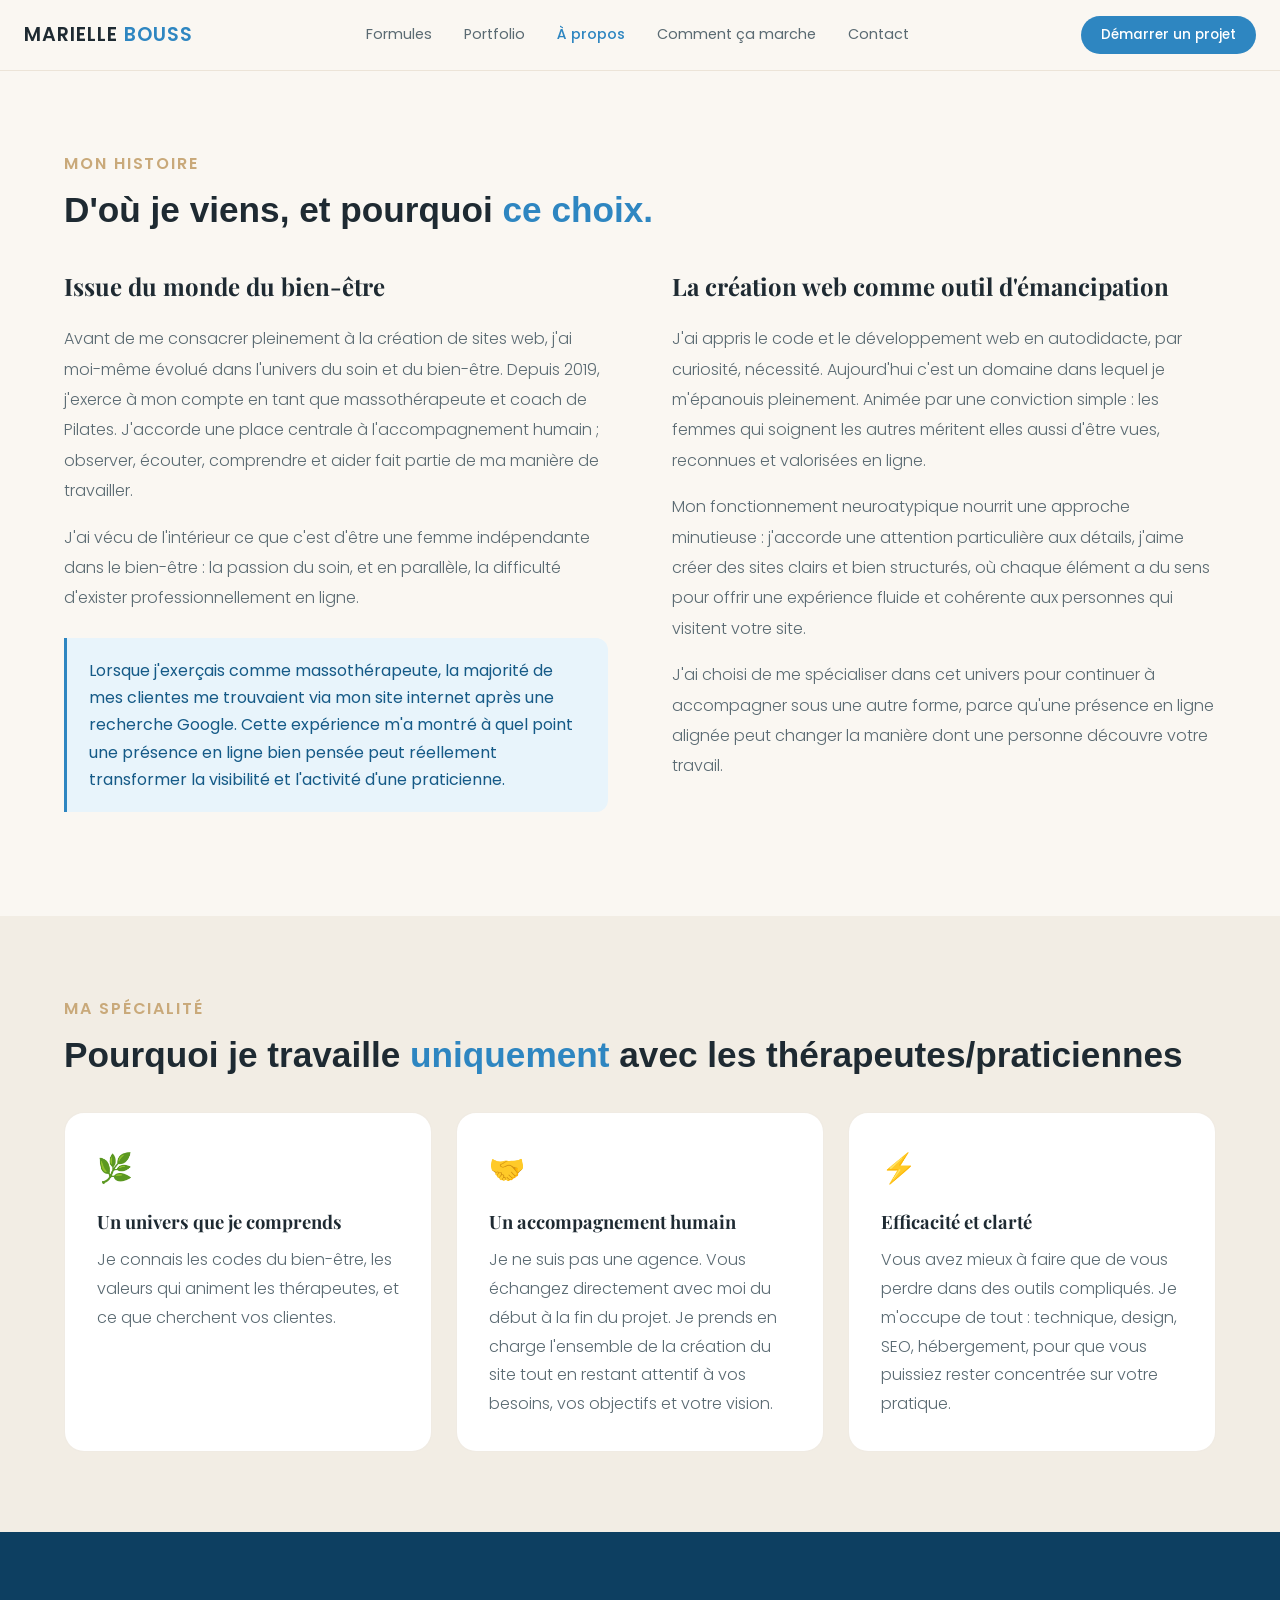
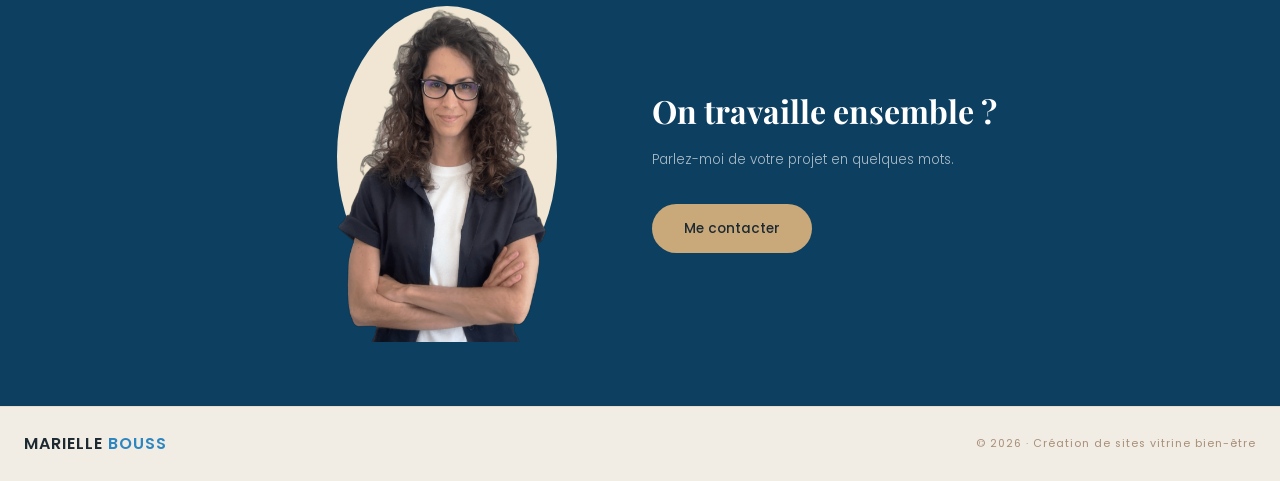
==== a-propos.html @ 800ec0e4 "Add files via upload" ====
<!-- a-propos.html - Page À propos -->
<!DOCTYPE html>
<html lang="fr">
<head>
    <meta charset="UTF-8">
    <meta name="viewport" content="width=device-width, initial-scale=1.0, viewport-fit=cover">
    
    <link rel="sitemap" type="application/xml" title="Sitemap" href="/sitemap.xml">
    
    <!-- Favicon -->
    <link rel="icon" type="image/x-icon" href="favicon.png">
    
    <!-- SEO Meta Tags -->
    <title>À propos | Marielle Bouss - Création de sites web pour thérapeutes</title>
    <meta name="description" content="Ancienne massothérapeute, je crée aujourd'hui des sites vitrine sur mesure pour les praticiennes bien-être. Découvrez mon parcours et mon accompagnement.">
    <meta name="keywords" content="Créatrice site web thérapeute">
    <meta name="robots" content="index, follow">
    
    <!-- Open Graph -->
    <meta property="og:type" content="website">
    <meta property="og:url" content="https://mariellebouss.fr/a-propos">
    <meta property="og:title" content="À propos | Marielle Bouss - Création de sites web pour thérapeutes">
    <meta property="og:description" content="Ancienne massothérapeute, je crée aujourd'hui des sites vitrine sur mesure pour les praticiennes bien-être.">
    
    <!-- Canonical -->
    <link rel="canonical" href="https://mariellebouss.fr/a-propos">
    
    <!-- Structured Data - Person -->
    <script type="application/ld+json">
    {
        "@context": "https://schema.org",
        "@type": "Person",
        "name": "Marielle Bouss",
        "jobTitle": "Créatrice de sites web",
        "description": "Spécialiste de la création de sites vitrine pour thérapeutes et praticiennes bien-être",
        "url": "https://mariellebouss.fr",
        "knowsAbout": ["Création de sites web", "SEO", "Design web", "Bien-être", "Thérapie"]
    }
    </script>
    
    <style>
        @import url('https://fonts.googleapis.com/css2?family=Playfair+Display:wght@400;500;700&family=Poppins:wght@300;400;500;600;700&display=swap');

        *, *::before, *::after { box-sizing: border-box; margin: 0; padding: 0; }

        :root {
            --blue:        #2E86C1;
            --blue-mid:    #1F6FA3;
            --blue-dark:   #155A87;
            --blue-deep:   #0D3F61;
            --blue-pale:   #E8F4FB;
            --cream:       #FAF7F2;
            --cream2:      #F2EDE4;
            --cream3:      #E5DDD0;
            --sand:        #C9A97A;
            --sand-light:  #F0E6D3;
            --white:       #FFFFFF;
            --ink:         #1E2A32;
            --muted:       #5A6A72;
            --soft:        #96AEBB;
            --border-warm: rgba(180, 155, 115, 0.2);
        }

        body {
            font-family: 'Poppins', sans-serif;
            background: var(--cream);
            color: var(--ink);
            line-height: 1.6;
        }

        .container { max-width: 1200px; margin: 0 auto; padding: 0 1.5rem; }

        /* Navigation */
        .nav {
            display: flex;
            justify-content: space-between;
            align-items: center;
            padding: 1rem 1.5rem;
            border-bottom: 1px solid var(--border-warm);
            background: rgba(250, 247, 242, 0.97);
            backdrop-filter: blur(10px);
            max-width: 1400px;
            margin: 0 auto;
            position: sticky;
        }

        .nav-logo      { font-size: 1.2rem; font-weight: 600; letter-spacing: 1px; color: var(--ink); text-decoration: none; }
        .nav-logo span { color: var(--blue); }

        .nav-links { display: flex; gap: 2rem; font-size: 0.9rem; font-weight: 400; }
        .nav-links a { text-decoration: none; color: var(--muted); transition: color 0.2s; }
        .nav-links a.active, .nav-links a:hover { color: var(--blue); font-weight: 500; }

        .nav-cta {
            background: var(--blue);
            color: #fff;
            font-size: 0.85rem;
            font-weight: 500;
            padding: 0.5rem 1.25rem;
            border-radius: 99px;
            border: none;
            cursor: pointer;
            transition: background 0.2s;
            text-decoration: none;
        }
        .nav-cta:hover { background: var(--blue-dark); }

        /* Hamburger */
        .nav-hamburger {
            display: none;
            flex-direction: column;
            gap: 5px;
            cursor: pointer;
            background: none;
            border: none;
            padding: 4px;
            z-index: 1002;
        }
        .nav-hamburger span { display: block; width: 24px; height: 2px; background: var(--ink); border-radius: 2px; }

        .mobile-menu-overlay {
            position: fixed;
            top: 0; right: 0;
            width: 60%;
            height: 100%;
            background: rgba(250, 247, 242, 0.98);
            backdrop-filter: blur(12px);
            z-index: 2000;
            display: flex;
            flex-direction: column;
            justify-content: center;
            align-items: center;
            transform: translateX(100%);
            opacity: 0;
            visibility: hidden;
            transition: transform 0.3s ease, opacity 0.3s ease, visibility 0.3s;
        }

        .mobile-menu-overlay.open { transform: translateX(0); opacity: 1; visibility: visible; }

        .mobile-menu-close {
            position: absolute;
            top: 1.5rem; right: 1.5rem;
            background: none;
            border: none;
            cursor: pointer;
            width: 32px; height: 32px;
            display: flex;
            align-items: center;
            justify-content: center;
            z-index: 2001;
        }

        .mobile-menu-close span { position: relative; width: 24px; height: 2px; background: var(--ink); display: block; }
        .mobile-menu-close span:first-child { transform: rotate(45deg); }
        .mobile-menu-close span:last-child { transform: rotate(-45deg); position: absolute; }

        .mobile-menu-links { display: flex; flex-direction: column; gap: 1.2rem; text-align: right; padding: 2rem; }
        .mobile-menu-links a {
            font-size: 1.2rem;
            font-weight: 400;
            color: var(--ink);
            text-decoration: none;
            transition: color 0.2s;
            padding: 0.5rem;
        }
        .mobile-menu-links a:hover { color: var(--blue); }

        /* Titres */
        .section-eyebrow {
            font-size: 1rem;
            font-weight: 600;
            letter-spacing: 0.12em;
            text-transform: uppercase;
            color: var(--sand);
            display: flex;
            align-items: center;
            gap: 8px;
            margin-bottom: 0.7rem;
        }

        .section-title {
            font-family: 'Arial', sans-serif;
            font-size: 2.2rem;
            font-weight: 700;
            color: var(--ink);
            margin-bottom: 2.2rem;
            line-height: 1.25;
        }

        .section-title em { font-style: normal; font-weight: 600; color: var(--blue); }

        /* Contact photo */
        .contact-photo {
            width: 320px;
            flex-shrink: 0;
            position: relative;
        }

        .contact-photo::before {
            content: '';
            position: absolute;
            top: 10px;
            left: 51%;
            transform: translateX(-50%);
            width: 220px;
            height: 300px;
            background: var(--sand-light);
            border-radius: 50%;
            z-index: 0;
        }

        .contact-photo img {
            width: 100%;
            height: auto;
            display: block;
            position: relative;
            z-index: 1;
        }

        /* Histoire */
        .histoire { padding: 5rem 0; background: var(--cream); }
        .histoire-grid { display: grid; grid-template-columns: 1fr 1fr; gap: 4rem; align-items: start; }
        .histoire-block h3 { font-family: 'Playfair Display', serif; font-size: 1.5rem; font-weight: 700; color: var(--ink); margin-bottom: 1.2rem; }
        .histoire-block p { font-size: 1rem; color: var(--muted); line-height: 1.9; font-weight: 300; margin-bottom: 1rem; }

        .histoire-highlight {
            background: var(--blue-pale);
            border-left: 3px solid var(--blue);
            border-radius: 0 12px 12px 0;
            padding: 1.2rem 1.4rem;
            margin: 1.5rem 0;
        }
        .histoire-highlight p { font-size: 1rem; color: var(--blue-dark); font-weight: 400; line-height: 1.7; margin: 0; }

        /* Pourquoi */
        .pourquoi { background: var(--cream2); padding: 5rem 0; }
        .pourquoi-cards { display: grid; grid-template-columns: repeat(auto-fit, minmax(280px, 1fr)); gap: 1.5rem; margin-top: 1rem; }
        .pourquoi-card { background: var(--white); border: 1px solid var(--border-warm); border-radius: 20px; padding: 2rem; }
        .pourquoi-icon { font-size: 1.8rem; margin-bottom: 1rem; display: block; }
        .pourquoi-card h4 { font-family: 'Playfair Display', serif; font-size: 1.15rem; font-weight: 700; color: var(--ink); margin-bottom: 0.6rem; }
        .pourquoi-card p { font-size: 1rem; color: var(--muted); line-height: 1.8; font-weight: 300; }

        /* CTA */
        .cta-section { padding: 4rem 0; text-align: center; background: var(--blue-deep); }
        .cta-section h2 { font-family: 'Playfair Display', serif; font-size: 2rem; font-weight: 700; color: #fff; margin-bottom: 0.75rem; }
        .cta-section p { font-size: 0.84rem; color: rgba(255, 255, 255, 0.65); max-width: 360px; margin: 0 auto 2rem; font-weight: 300; line-height: 1.75; }
        .btn-cta {
            background: var(--sand);
            color: var(--ink);
            font-weight: 500;
            font-size: 0.85rem;
            padding: 0.85rem 2rem;
            border-radius: 99px;
            border: none;
            cursor: pointer;
            transition: background 0.2s;
            text-decoration: none;
            display: inline-block;
        }
        .btn-cta:hover { background: var(--cream3); }

        /* Footer */
        .footer {
            padding: 1.5rem;
            border-top: 1px solid var(--border-warm);
            display: flex;
            justify-content: space-between;
            align-items: center;
            background: var(--cream2);
            flex-wrap: wrap;
            letter-spacing: 1px;
            gap: 1rem;
        }
        .footer-logo { font-size: 1rem; font-weight: 600; color: var(--ink); text-decoration: none; }
        .footer-logo span { color: var(--blue); }
        .footer-copy { font-size: 0.68rem; color: #A8907A; }

        @media (max-width: 768px) {
            .container { padding: 0 1rem; }
            .nav { padding: 0.8rem 1rem; }
            .nav-hamburger { display: flex; }
            .nav-links { display: none !important; }
            .nav-cta { display: none; }
            .histoire-grid { grid-template-columns: 1fr; gap: 2rem; }
            .section-title { font-size: 1.6rem; }
            .cta-contact-inner { flex-direction: column; align-items: center; text-align: center; }
            .contact-photo { width: 220px; }
        }
    </style>
</head>
<body>

    <nav class="nav">
        <a href="/" class="nav-logo">MARIELLE <span>BOUSS</span></a>
        <div class="nav-links">
            <a href="/#services">Formules</a>
            <a href="/portfolio">Portfolio</a>
            <a href="/a-propos" class="active">À propos</a>
            <a href="/#process">Comment ça marche</a>
            <a href="/#contact">Contact</a>
        </div>
        <button class="nav-hamburger" id="hamburgerBtn" aria-label="Menu">
            <span></span><span></span><span></span>
        </button>
        <a href="/#contact" class="nav-cta">Démarrer un projet</a>
    </nav>

    <div class="mobile-menu-overlay" id="mobileMenu">
        <button class="mobile-menu-close" id="closeMenuBtn" aria-label="Fermer">
            <span></span><span></span>
        </button>
        <div class="mobile-menu-links">
            <a href="/#services" class="mobile-link">Formules</a>
            <a href="/portfolio" class="mobile-link">Portfolio</a>
            <a href="/a-propos" class="mobile-link">À propos</a>
            <a href="/#process" class="mobile-link">Comment ça marche</a>
            <a href="/#contact" class="mobile-link">Contact</a>
        </div>
    </div>

    <section class="histoire">
        <div class="container">
            <div class="section-eyebrow">Mon histoire</div>
            <h1 class="section-title">D'où je viens, et pourquoi <em>ce choix.</em></h1>
            <div class="histoire-grid">
                <div class="histoire-block">
                    <h3>Issue du monde du bien-être</h3>
                    <p>Avant de me consacrer pleinement à la création de sites web, j'ai moi-même évolué dans l'univers du soin et du bien-être. Depuis 2019, j'exerce à mon compte en tant que massothérapeute et coach de Pilates. J'accorde une place centrale à l'accompagnement humain ; observer, écouter, comprendre et aider fait partie de ma manière de travailler.</p>
                    <p>J'ai vécu de l'intérieur ce que c'est d'être une femme indépendante dans le bien-être : la passion du soin, et en parallèle, la difficulté d'exister professionnellement en ligne.</p>
                    <div class="histoire-highlight">
                        <p>Lorsque j'exerçais comme massothérapeute, la majorité de mes clientes me trouvaient via mon site internet après une recherche Google. Cette expérience m'a montré à quel point une présence en ligne bien pensée peut réellement transformer la visibilité et l'activité d'une praticienne.</p>
                    </div>
                </div>
                <div class="histoire-block">
                    <h3>La création web comme outil d'émancipation</h3>
                    <p>J'ai appris le code et le développement web en autodidacte, par curiosité, nécessité. Aujourd'hui c'est un domaine dans lequel je m'épanouis pleinement. Animée par une conviction simple : les femmes qui soignent les autres méritent elles aussi d'être vues, reconnues et valorisées en ligne.</p>
                    <p>Mon fonctionnement neuroatypique nourrit une approche minutieuse : j'accorde une attention particulière aux détails, j'aime créer des sites clairs et bien structurés, où chaque élément a du sens pour offrir une expérience fluide et cohérente aux personnes qui visitent votre site.</p>
                    <p>J'ai choisi de me spécialiser dans cet univers pour continuer à accompagner sous une autre forme, parce qu'une présence en ligne alignée peut changer la manière dont une personne découvre votre travail.</p>
                </div>
            </div>
        </div>
    </section>

    <section class="pourquoi">
        <div class="container">
            <div class="section-eyebrow">Ma spécialité</div>
            <h2 class="section-title">Pourquoi je travaille <em>uniquement</em> avec les thérapeutes/praticiennes</h2>
            <div class="pourquoi-cards">
                <div class="pourquoi-card">
                    <span class="pourquoi-icon">🌿</span>
                    <h4>Un univers que je comprends</h4>
                    <p>Je connais les codes du bien-être, les valeurs qui animent les thérapeutes, et ce que cherchent vos clientes.</p>
                </div>
                <div class="pourquoi-card">
                    <span class="pourquoi-icon">🤝</span>
                    <h4>Un accompagnement humain</h4>
                    <p>Je ne suis pas une agence. Vous échangez directement avec moi du début à la fin du projet. Je prends en charge l'ensemble de la création du site tout en restant attentif à vos besoins, vos objectifs et votre vision.</p>
                </div>
                <div class="pourquoi-card">
                    <span class="pourquoi-icon">⚡</span>
                    <h4>Efficacité et clarté</h4>
                    <p>Vous avez mieux à faire que de vous perdre dans des outils compliqués. Je m'occupe de tout : technique, design, SEO, hébergement, pour que vous puissiez rester concentrée sur votre pratique.</p>
                </div>
            </div>
        </div>
    </section>

    <section class="cta-section">
        <div class="container">
            <div class="cta-contact-inner" style="display:flex; align-items:center; gap:3rem; justify-content:center;">
                <div class="contact-photo">
                    <img src="marielle-bouss2.png" alt="Marielle Bouss - Créatrice de sites web pour thérapeutes">
                </div>
                <div style="text-align:left; max-width:380px;">
                    <h2>On travaille ensemble ?</h2>
                    <p>Parlez-moi de votre projet en quelques mots.</p>
                    <a href="/#contact" class="btn-cta">Me contacter</a>
                </div>
            </div>
        </div>
    </section>

    <footer class="footer">
        <a href="/" class="footer-logo">MARIELLE <span>BOUSS</span></a>
        <div class="footer-copy">© 2026 · Création de sites vitrine bien-être</div>
    </footer>

    <script>
        const hamburgerBtn = document.getElementById('hamburgerBtn');
        const mobileMenu = document.getElementById('mobileMenu');
        const closeMenuBtn = document.getElementById('closeMenuBtn');
        const mobileLinks = document.querySelectorAll('.mobile-link');

        function openMobileMenu() { mobileMenu.classList.add('open'); document.body.style.overflow = 'hidden'; }
        function closeMobileMenu() { mobileMenu.classList.remove('open'); document.body.style.overflow = ''; }

        if (hamburgerBtn && mobileMenu) {
            hamburgerBtn.addEventListener('click', openMobileMenu);
            if (closeMenuBtn) closeMenuBtn.addEventListener('click', closeMobileMenu);
            mobileLinks.forEach(link => link.addEventListener('click', closeMobileMenu));
            mobileMenu.addEventListener('click', (e) => { if (e.target === mobileMenu) closeMobileMenu(); });
        }
    </script>
</body>
</html>
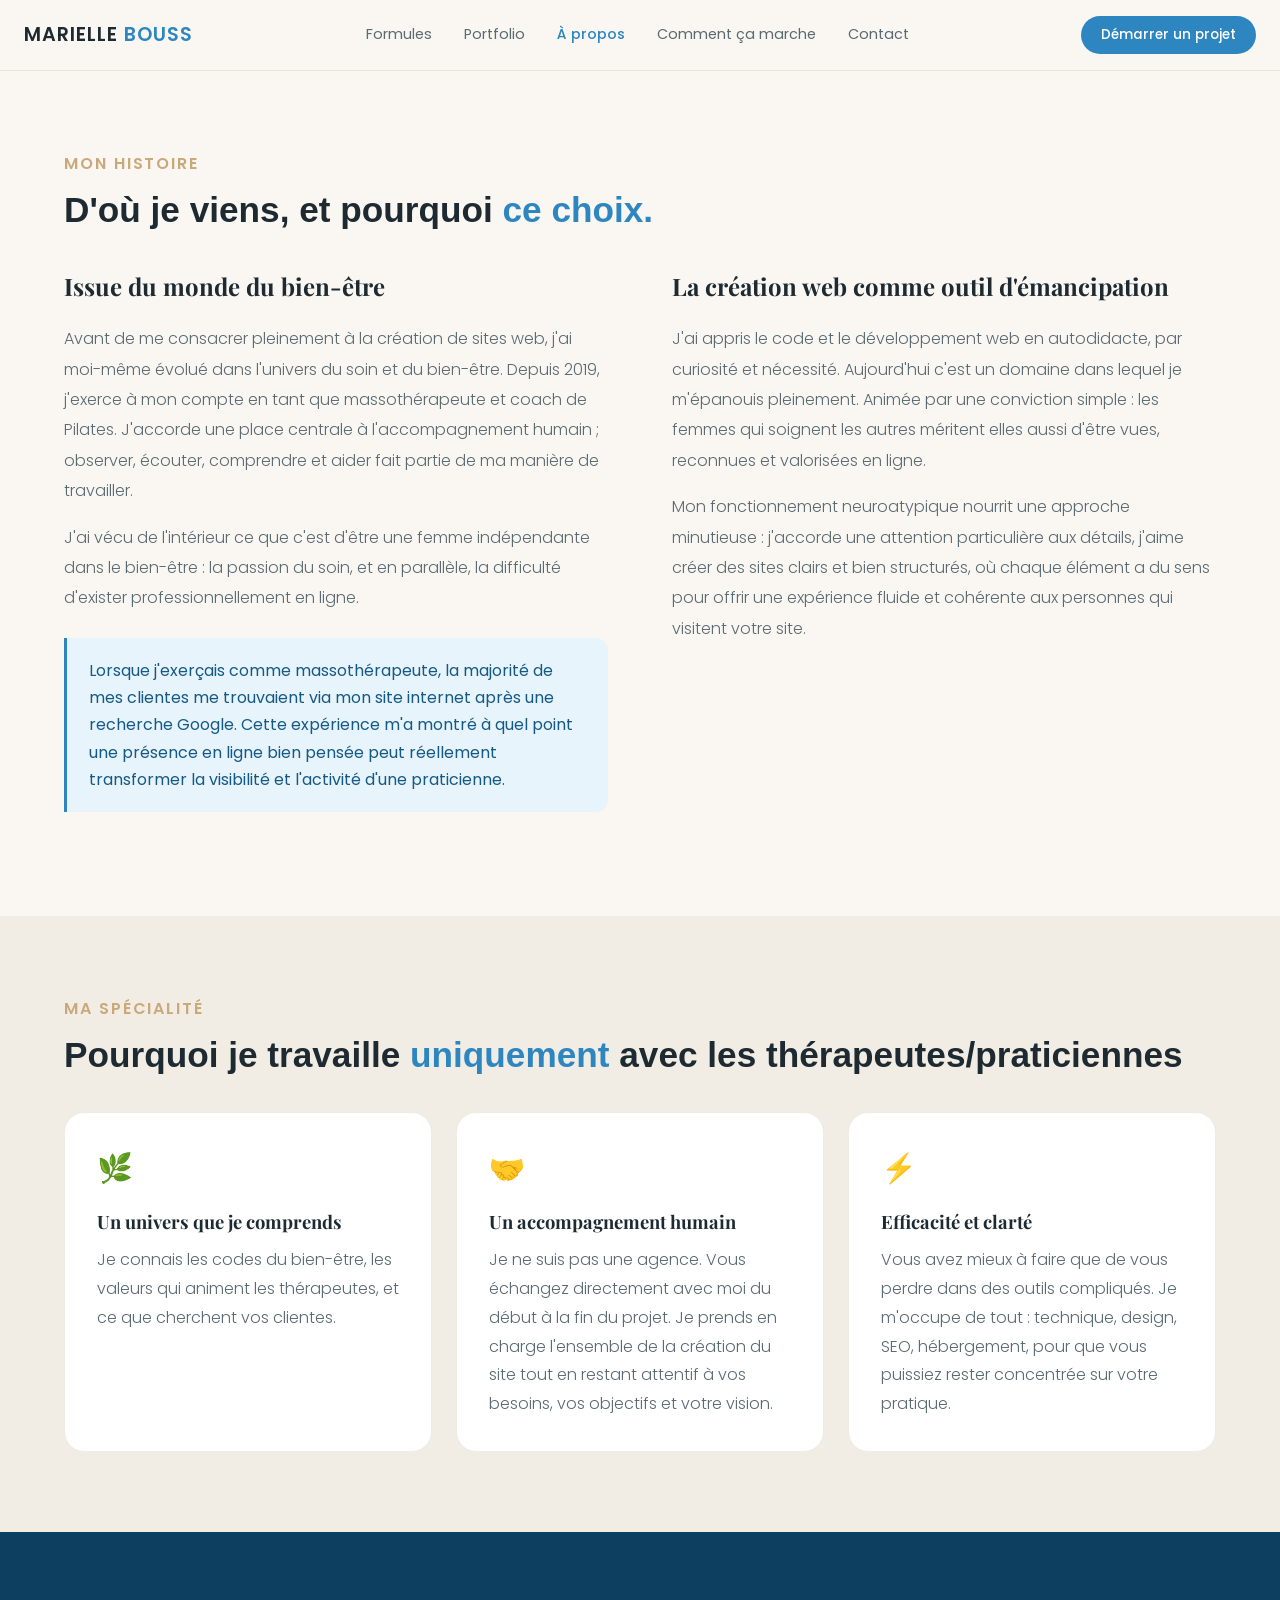
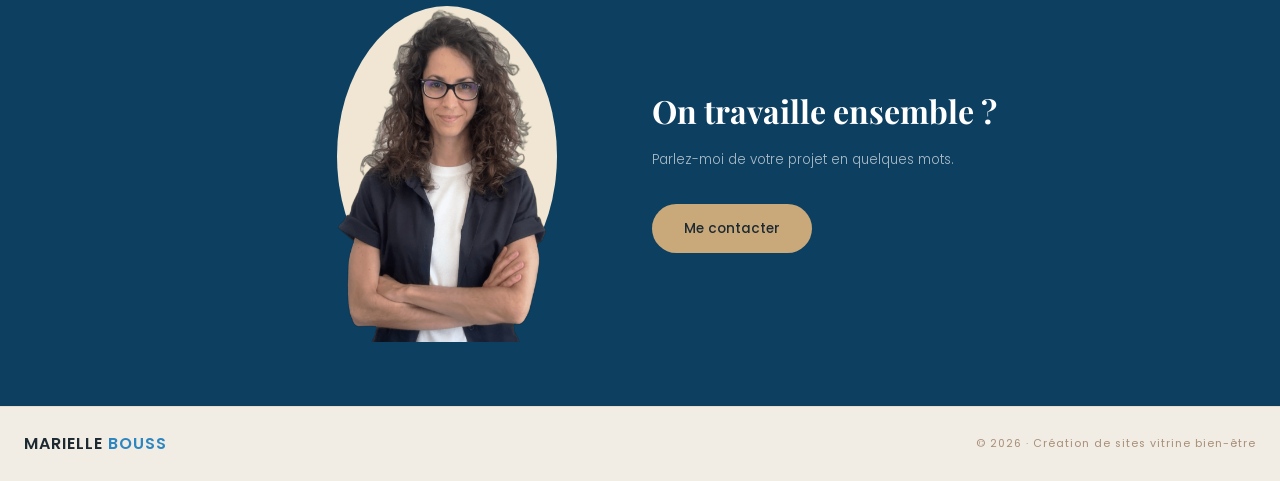
==== commit 2f591814: "Add files via upload" ====
--- a/a-propos.html
+++ b/a-propos.html
@@ -285,7 +285,9 @@
             .histoire-grid { grid-template-columns: 1fr; gap: 2rem; }
             .section-title { font-size: 1.6rem; }
             .cta-contact-inner { flex-direction: column; align-items: center; text-align: center; }
-            .contact-photo { width: 220px; }
+            .contact-photo { width: 320px; }
+            .contact-photo::before { top: 10px; left: 51%; width: 220px; height: 300px; }
+            .cta-section div[style] { text-align: center !important; }
         }
     </style>
 </head>
@@ -334,9 +336,8 @@
                 </div>
                 <div class="histoire-block">
                     <h3>La création web comme outil d'émancipation</h3>
-                    <p>J'ai appris le code et le développement web en autodidacte, par curiosité, nécessité. Aujourd'hui c'est un domaine dans lequel je m'épanouis pleinement. Animée par une conviction simple : les femmes qui soignent les autres méritent elles aussi d'être vues, reconnues et valorisées en ligne.</p>
+                    <p>J'ai appris le code et le développement web en autodidacte, par curiosité et nécessité. Aujourd'hui c'est un domaine dans lequel je m'épanouis pleinement. Animée par une conviction simple : les femmes qui soignent les autres méritent elles aussi d'être vues, reconnues et valorisées en ligne.</p>
                     <p>Mon fonctionnement neuroatypique nourrit une approche minutieuse : j'accorde une attention particulière aux détails, j'aime créer des sites clairs et bien structurés, où chaque élément a du sens pour offrir une expérience fluide et cohérente aux personnes qui visitent votre site.</p>
-                    <p>J'ai choisi de me spécialiser dans cet univers pour continuer à accompagner sous une autre forme, parce qu'une présence en ligne alignée peut changer la manière dont une personne découvre votre travail.</p>
                 </div>
             </div>
         </div>
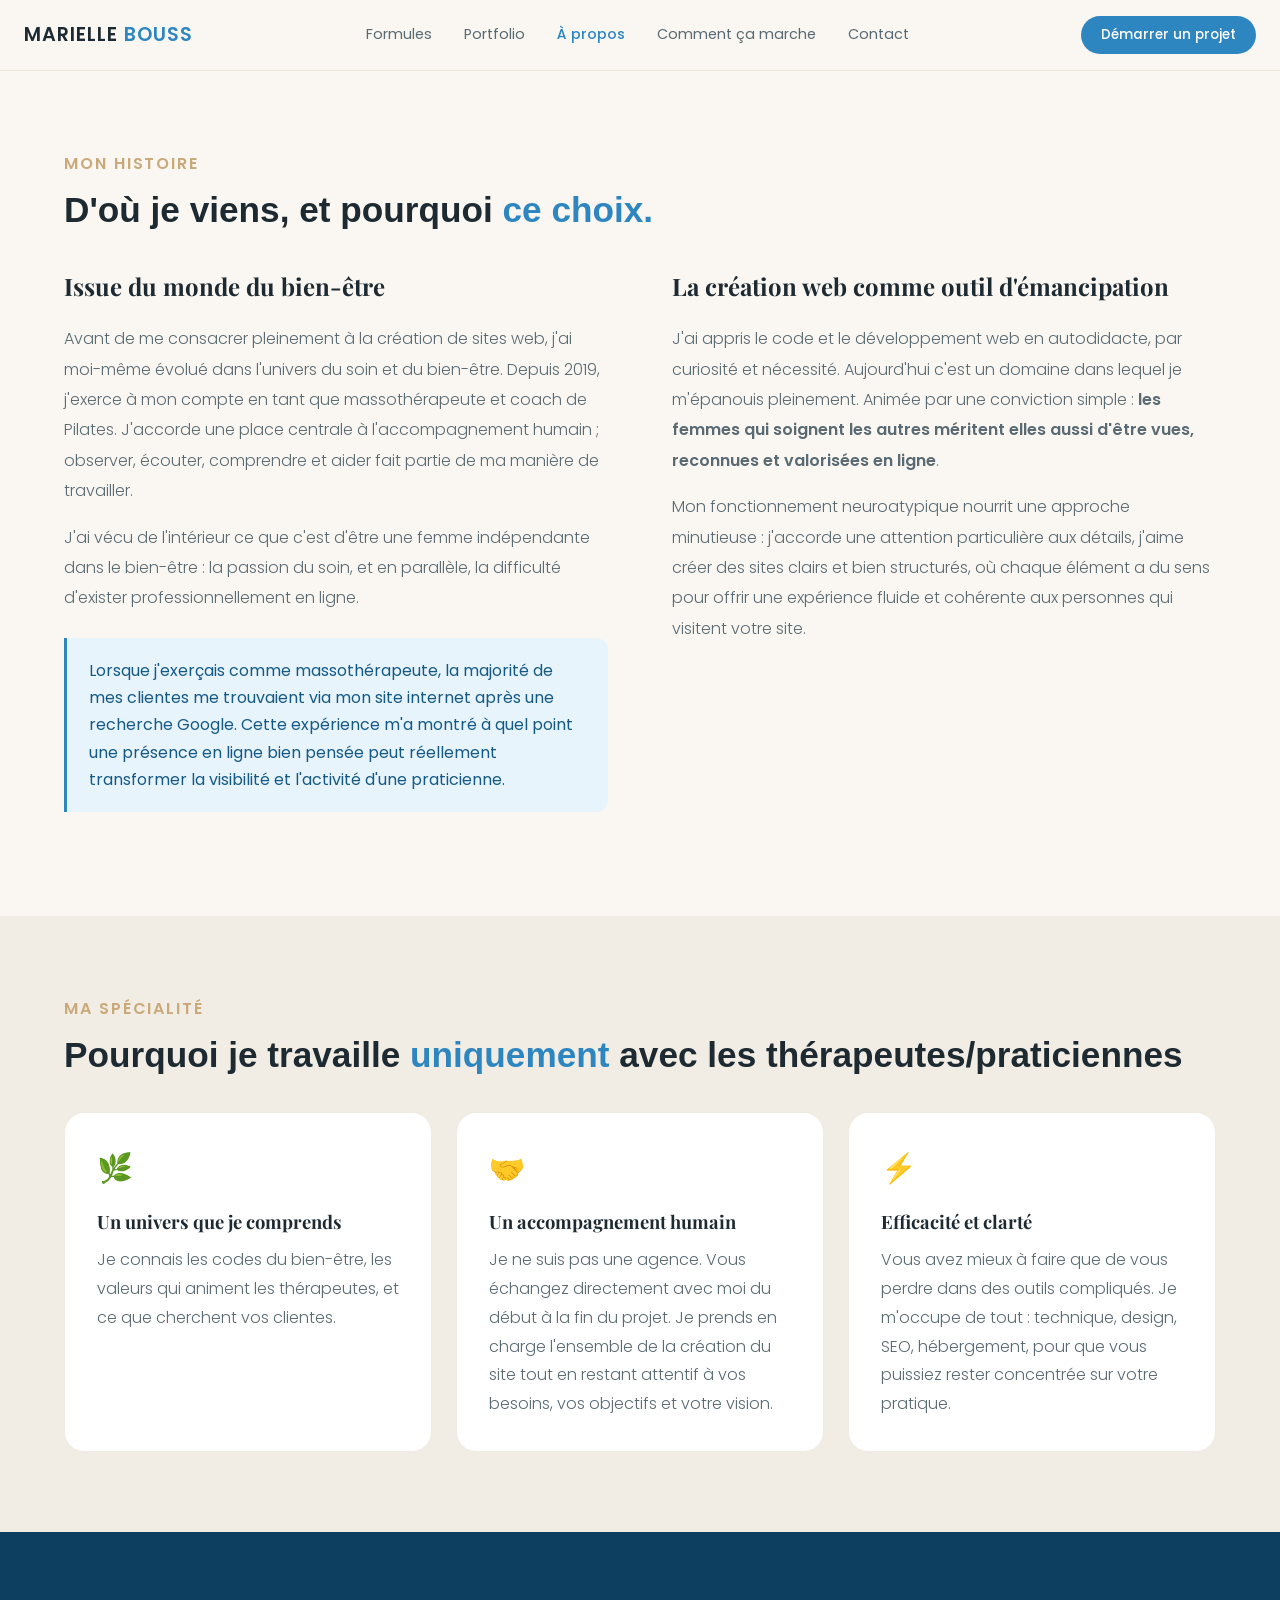
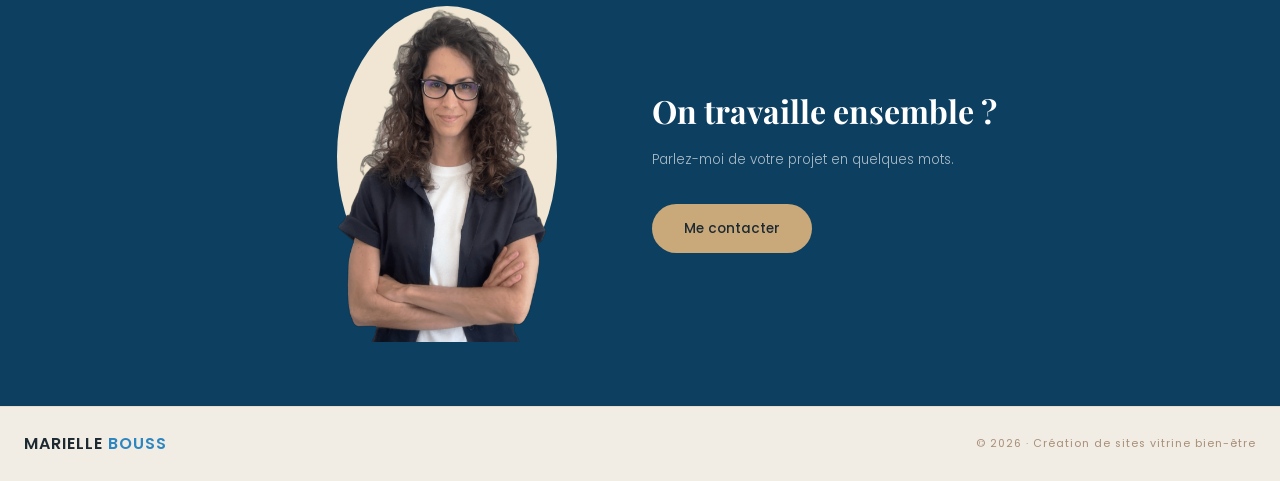
==== commit df2fbbdf: "Add files via upload" ====
--- a/a-propos.html
+++ b/a-propos.html
@@ -336,7 +336,7 @@
                 </div>
                 <div class="histoire-block">
                     <h3>La création web comme outil d'émancipation</h3>
-                    <p>J'ai appris le code et le développement web en autodidacte, par curiosité et nécessité. Aujourd'hui c'est un domaine dans lequel je m'épanouis pleinement. Animée par une conviction simple : les femmes qui soignent les autres méritent elles aussi d'être vues, reconnues et valorisées en ligne.</p>
+                    <p>J'ai appris le code et le développement web en autodidacte, par curiosité et nécessité. Aujourd'hui c'est un domaine dans lequel je m'épanouis pleinement. Animée par une conviction simple : <span style="font-weight: 600;">les femmes qui soignent les autres méritent elles aussi d'être vues, reconnues et valorisées en ligne</span>.</p>
                     <p>Mon fonctionnement neuroatypique nourrit une approche minutieuse : j'accorde une attention particulière aux détails, j'aime créer des sites clairs et bien structurés, où chaque élément a du sens pour offrir une expérience fluide et cohérente aux personnes qui visitent votre site.</p>
                 </div>
             </div>
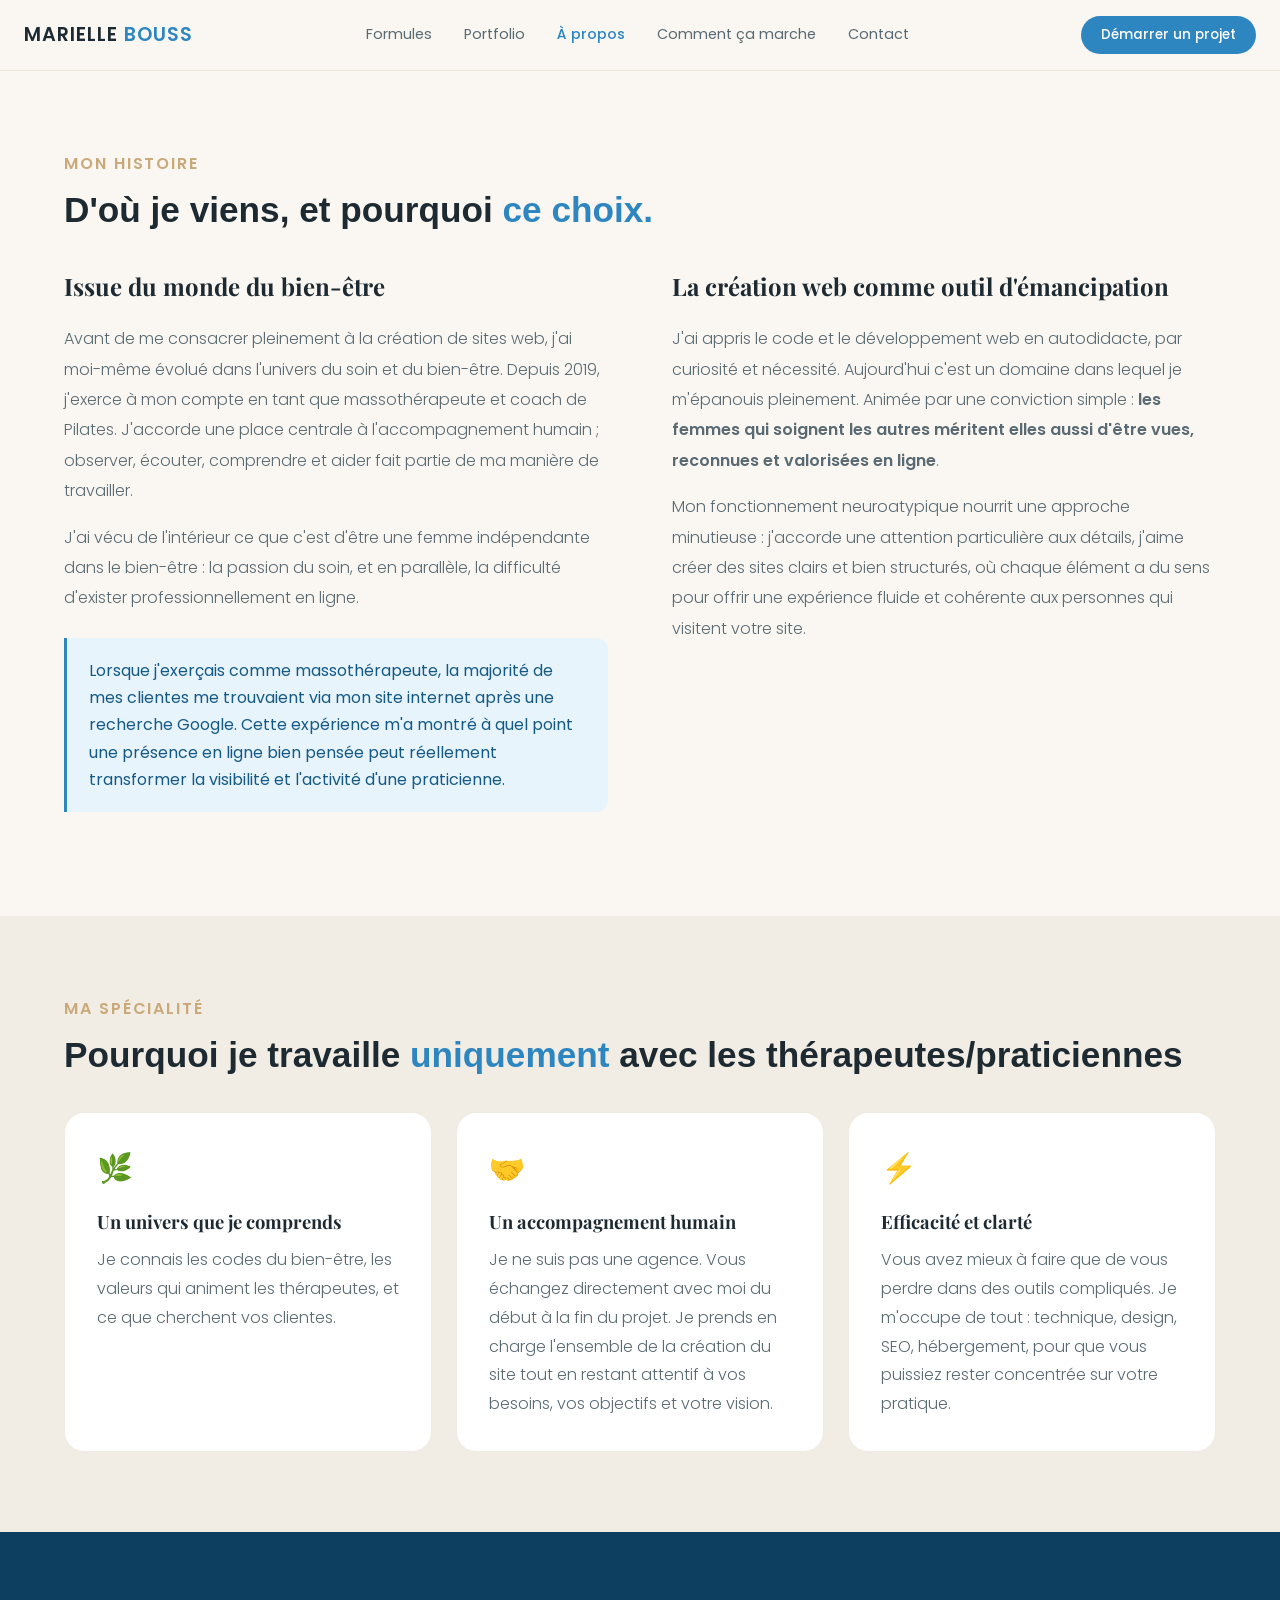
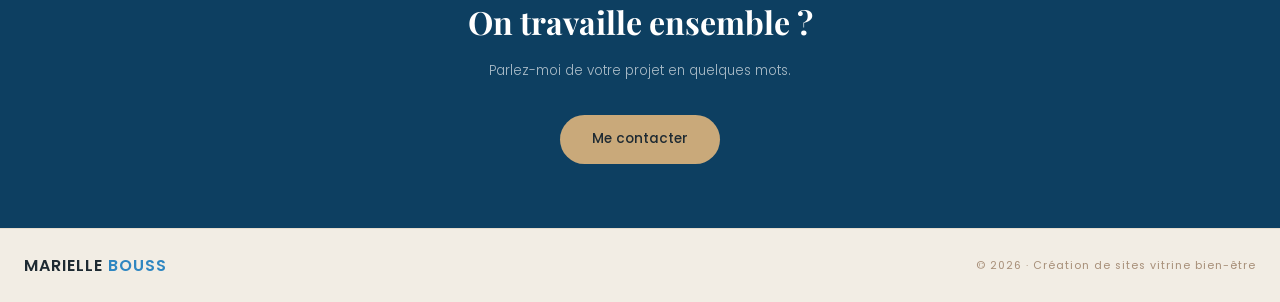
==== commit 9d2b711b: "Add files via upload" ====
--- a/a-propos.html
+++ b/a-propos.html
@@ -370,10 +370,7 @@
     <section class="cta-section">
         <div class="container">
             <div class="cta-contact-inner" style="display:flex; align-items:center; gap:3rem; justify-content:center;">
-                <div class="contact-photo">
-                    <img src="marielle-bouss2.png" alt="Marielle Bouss - Créatrice de sites web pour thérapeutes">
-                </div>
-                <div style="text-align:left; max-width:380px;">
+                <div style="text-align:center; max-width:380px;">
                     <h2>On travaille ensemble ?</h2>
                     <p>Parlez-moi de votre projet en quelques mots.</p>
                     <a href="/#contact" class="btn-cta">Me contacter</a>
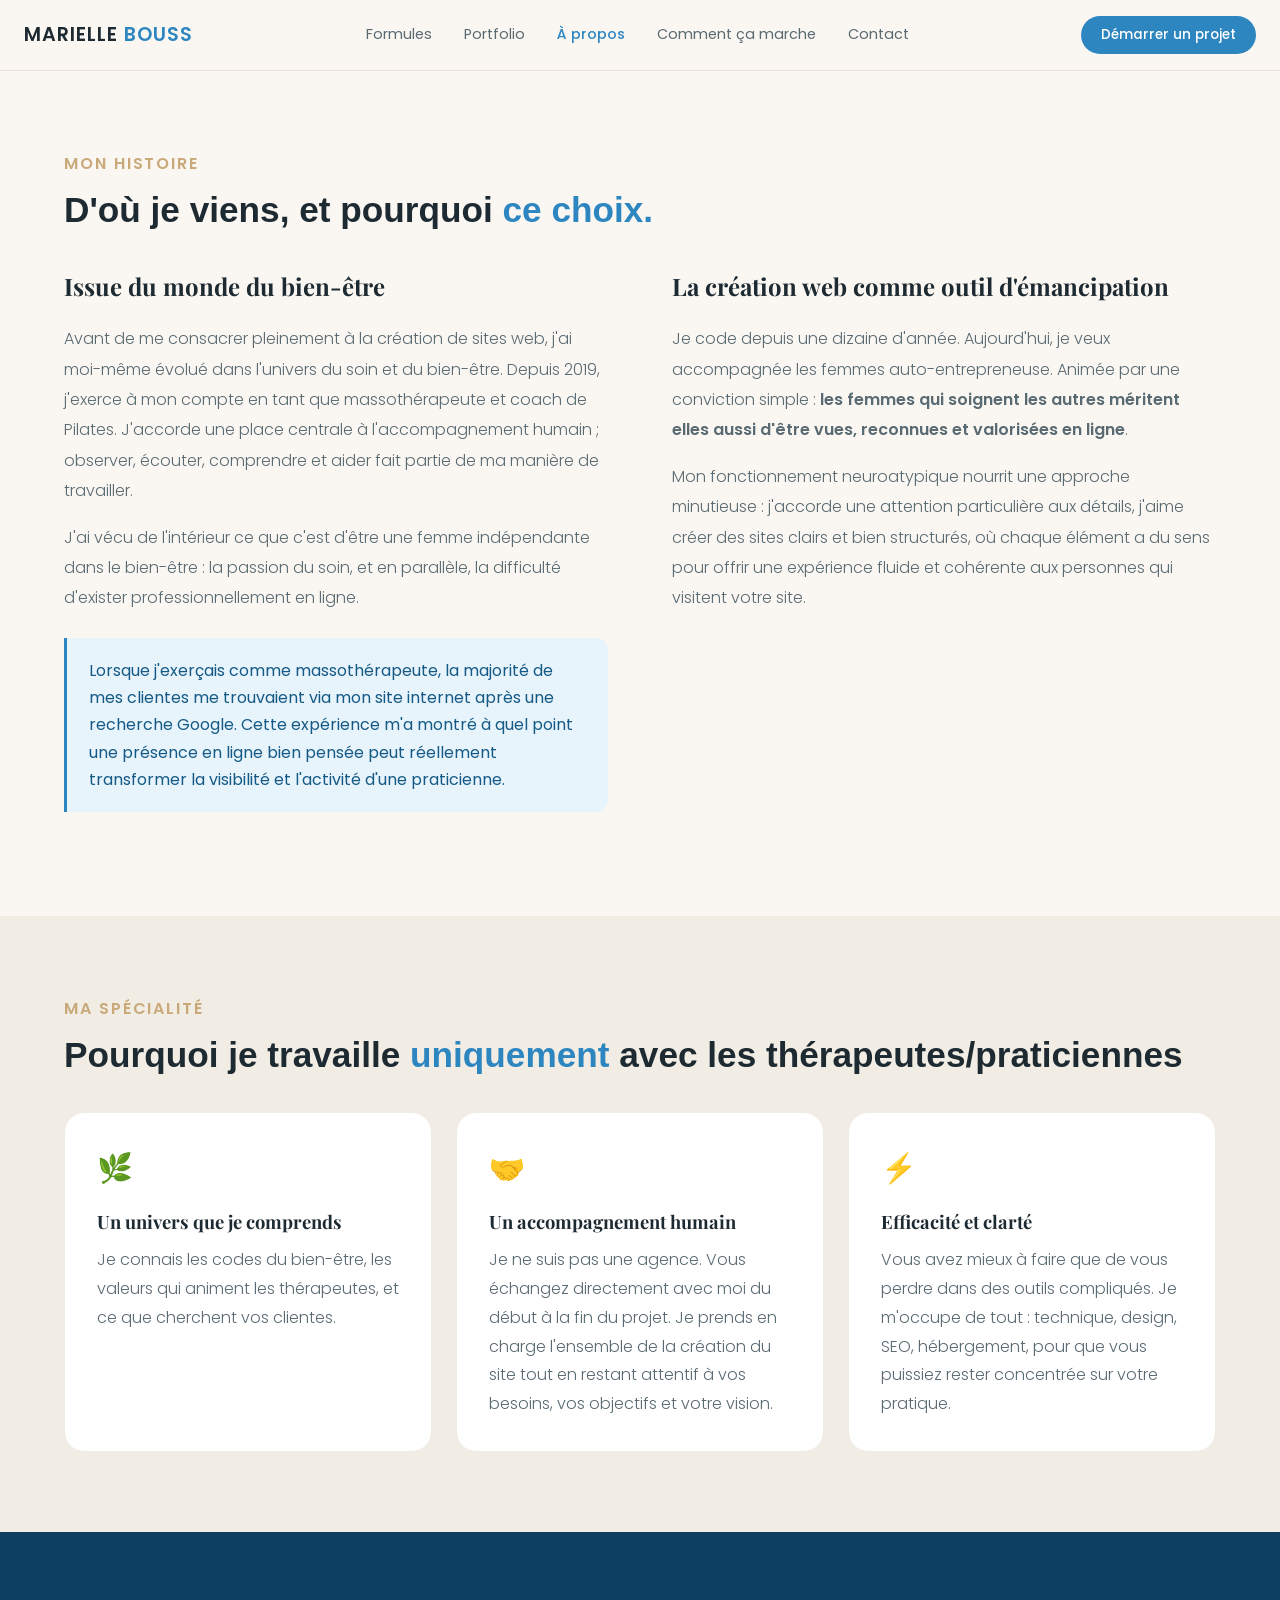
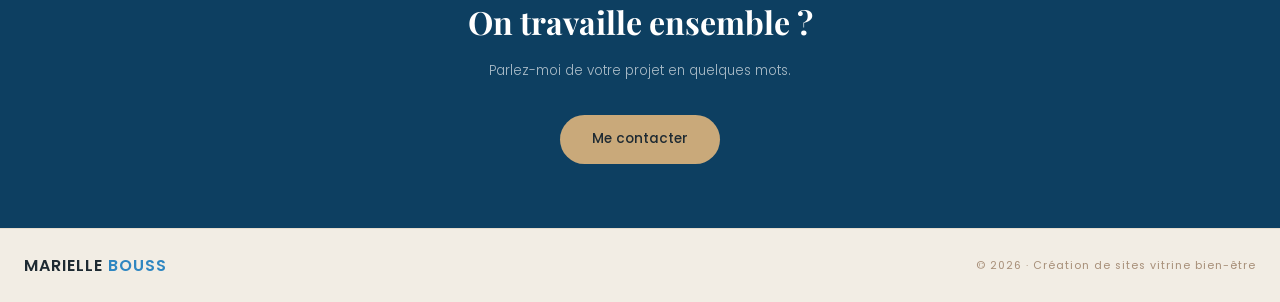
==== commit 71702244: "Add files via upload" ====
--- a/a-propos.html
+++ b/a-propos.html
@@ -336,7 +336,7 @@
                 </div>
                 <div class="histoire-block">
                     <h3>La création web comme outil d'émancipation</h3>
-                    <p>J'ai appris le code et le développement web en autodidacte, par curiosité et nécessité. Aujourd'hui c'est un domaine dans lequel je m'épanouis pleinement. Animée par une conviction simple : <span style="font-weight: 600;">les femmes qui soignent les autres méritent elles aussi d'être vues, reconnues et valorisées en ligne</span>.</p>
+                    <p>Je code depuis une dizaine d'année. Aujourd'hui, je veux accompagnée les femmes auto-entrepreneuse. Animée par une conviction simple : <span style="font-weight: 600;">les femmes qui soignent les autres méritent elles aussi d'être vues, reconnues et valorisées en ligne</span>.</p>
                     <p>Mon fonctionnement neuroatypique nourrit une approche minutieuse : j'accorde une attention particulière aux détails, j'aime créer des sites clairs et bien structurés, où chaque élément a du sens pour offrir une expérience fluide et cohérente aux personnes qui visitent votre site.</p>
                 </div>
             </div>
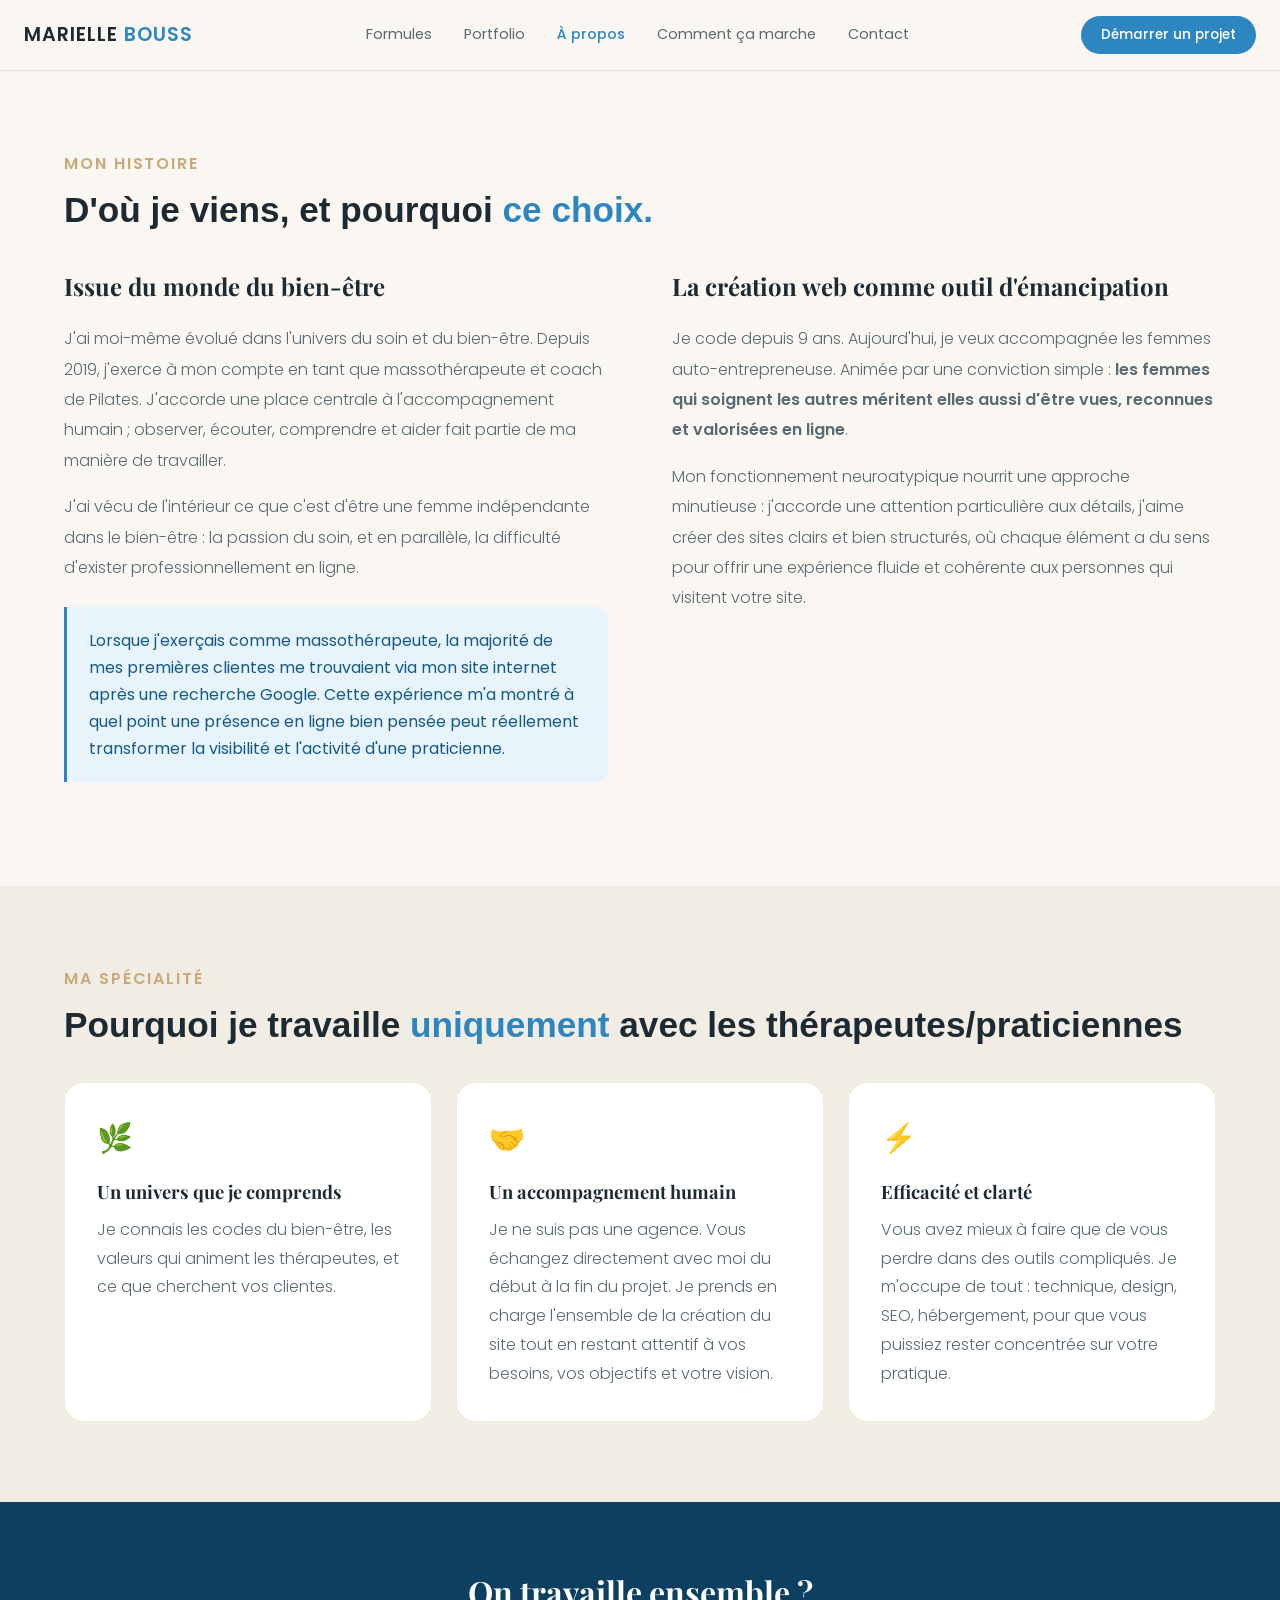
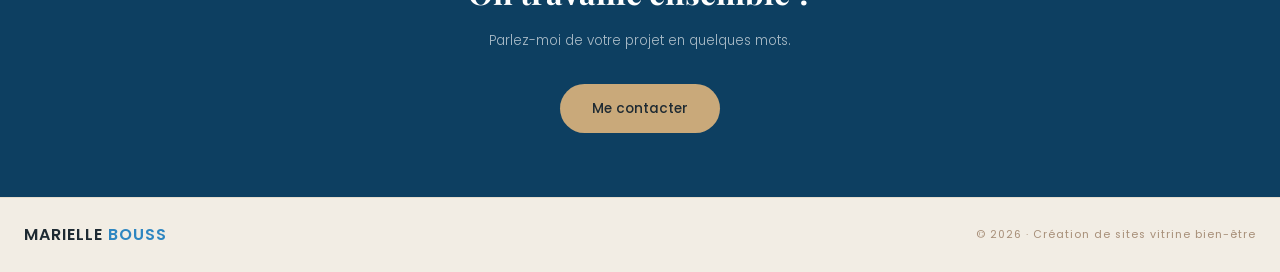
==== commit 6afd866f: "Update a-propos.html" ====
--- a/a-propos.html
+++ b/a-propos.html
@@ -328,15 +328,15 @@
             <div class="histoire-grid">
                 <div class="histoire-block">
                     <h3>Issue du monde du bien-être</h3>
-                    <p>Avant de me consacrer pleinement à la création de sites web, j'ai moi-même évolué dans l'univers du soin et du bien-être. Depuis 2019, j'exerce à mon compte en tant que massothérapeute et coach de Pilates. J'accorde une place centrale à l'accompagnement humain ; observer, écouter, comprendre et aider fait partie de ma manière de travailler.</p>
+                    <p>J'ai moi-même évolué dans l'univers du soin et du bien-être. Depuis 2019, j'exerce à mon compte en tant que massothérapeute et coach de Pilates. J'accorde une place centrale à l'accompagnement humain ; observer, écouter, comprendre et aider fait partie de ma manière de travailler.</p>
                     <p>J'ai vécu de l'intérieur ce que c'est d'être une femme indépendante dans le bien-être : la passion du soin, et en parallèle, la difficulté d'exister professionnellement en ligne.</p>
                     <div class="histoire-highlight">
-                        <p>Lorsque j'exerçais comme massothérapeute, la majorité de mes clientes me trouvaient via mon site internet après une recherche Google. Cette expérience m'a montré à quel point une présence en ligne bien pensée peut réellement transformer la visibilité et l'activité d'une praticienne.</p>
+                        <p>Lorsque j'exerçais comme massothérapeute, la majorité de mes premières clientes me trouvaient via mon site internet après une recherche Google. Cette expérience m'a montré à quel point une présence en ligne bien pensée peut réellement transformer la visibilité et l'activité d'une praticienne.</p>
                     </div>
                 </div>
                 <div class="histoire-block">
                     <h3>La création web comme outil d'émancipation</h3>
-                    <p>Je code depuis une dizaine d'année. Aujourd'hui, je veux accompagnée les femmes auto-entrepreneuse. Animée par une conviction simple : <span style="font-weight: 600;">les femmes qui soignent les autres méritent elles aussi d'être vues, reconnues et valorisées en ligne</span>.</p>
+                    <p>Je code depuis 9 ans. Aujourd'hui, je veux accompagnée les femmes auto-entrepreneuse. Animée par une conviction simple : <span style="font-weight: 600;">les femmes qui soignent les autres méritent elles aussi d'être vues, reconnues et valorisées en ligne</span>.</p>
                     <p>Mon fonctionnement neuroatypique nourrit une approche minutieuse : j'accorde une attention particulière aux détails, j'aime créer des sites clairs et bien structurés, où chaque élément a du sens pour offrir une expérience fluide et cohérente aux personnes qui visitent votre site.</p>
                 </div>
             </div>
